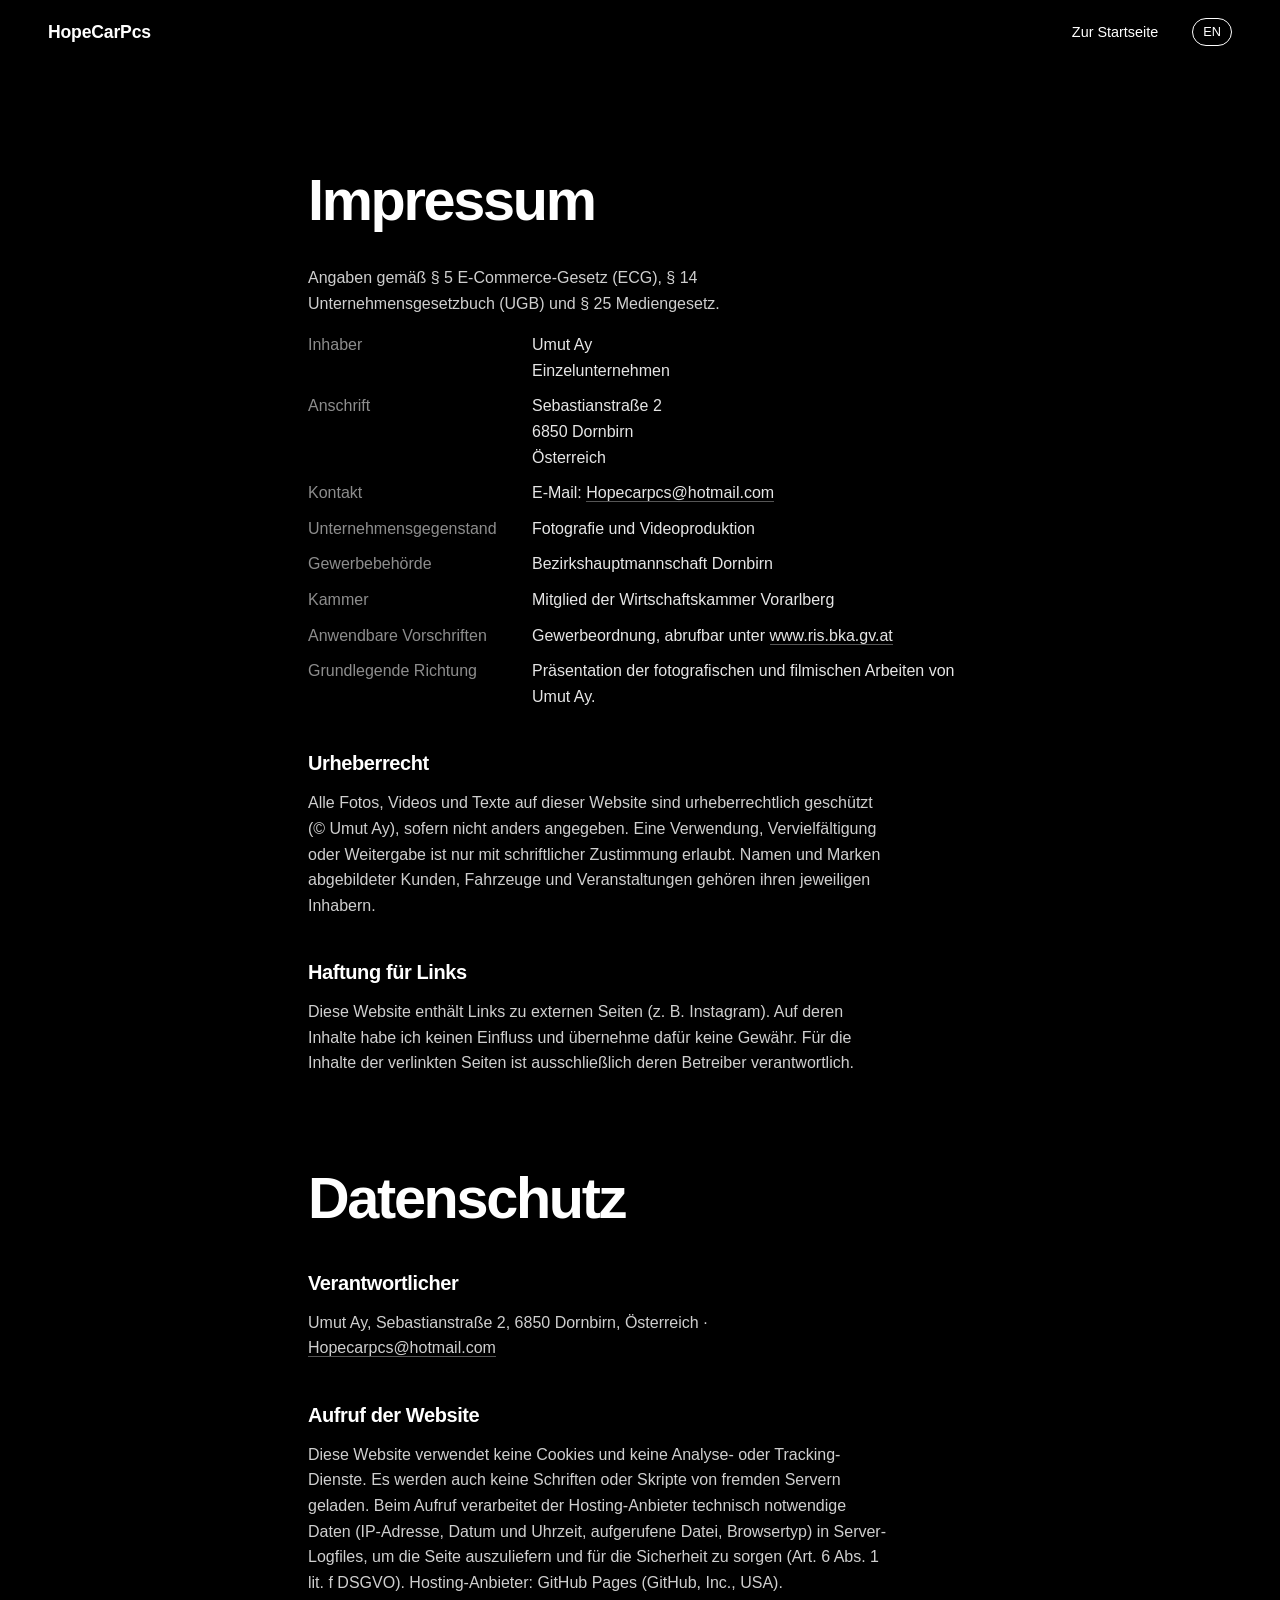
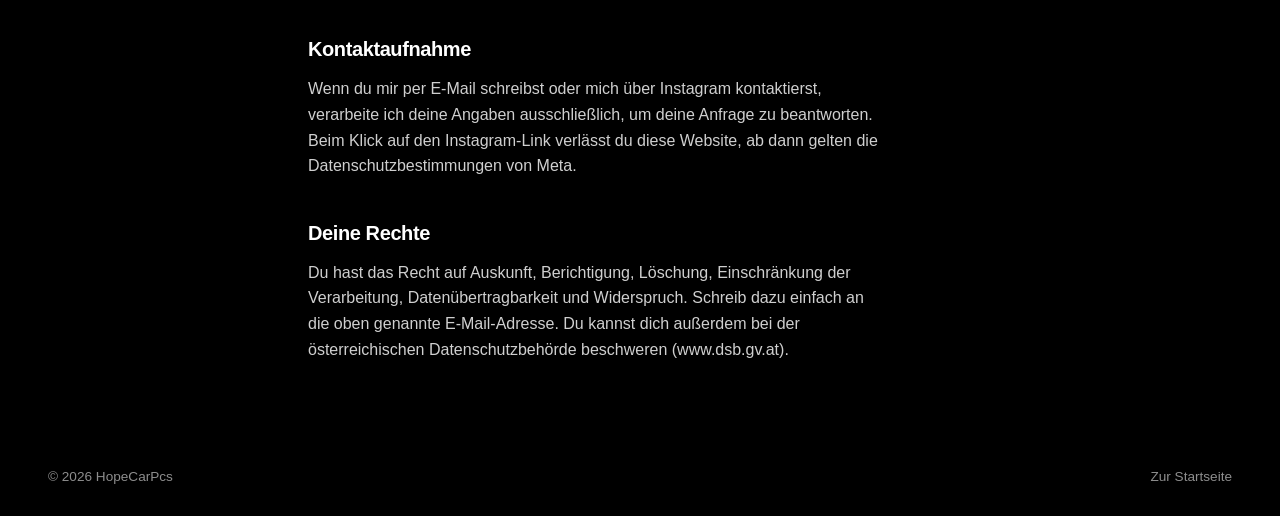
==== impressum.html @ 84563d74 "Add files via upload" ====
<!DOCTYPE html>
<html lang="de">
<head>
<meta charset="utf-8">
<meta name="viewport" content="width=device-width, initial-scale=1, viewport-fit=cover">
<title>Impressum &amp; Datenschutz – HopeCarPcs</title>
<meta name="robots" content="noindex">
<meta name="theme-color" content="#000000">
<link rel="stylesheet" href="style.css">
</head>
<body>
<header>
  <a class="logo" href="index.html">HopeCarPcs</a>
  <nav>
    <a href="index.html"><span class="de">Zur Startseite</span><span class="en">Back to home</span></a>
    <button class="lang" id="lang" type="button" aria-label="Sprache wechseln / Switch language">EN</button>
  </nav>
</header>

<main class="legal">
  <h1><span class="de">Impressum</span><span class="en">Legal notice</span></h1>

  <p class="de">Angaben gemäß § 5 E-Commerce-Gesetz (ECG), § 14 Unternehmensgesetzbuch (UGB) und § 25 Mediengesetz.</p>
  <p class="en">Information pursuant to Section 5 of the Austrian E-Commerce Act (ECG), Section 14 of the Austrian Commercial Code (UGB) and Section 25 of the Austrian Media Act.</p>

  <dl>
    <dt><span class="de">Inhaber</span><span class="en">Owner</span></dt>
    <dd>Umut Ay<br><span class="de">Einzelunternehmen</span><span class="en">Sole proprietorship</span></dd>

    <dt><span class="de">Anschrift</span><span class="en">Address</span></dt>
    <dd>Sebastianstraße 2<br>6850 Dornbirn<br><span class="de">Österreich</span><span class="en">Austria</span></dd>

    <dt><span class="de">Kontakt</span><span class="en">Contact</span></dt>
    <dd>E-Mail: <a data-email href="mailto:Hopecarpcs@hotmail.com">Hopecarpcs@hotmail.com</a></dd>

    <dt><span class="de">Unternehmensgegenstand</span><span class="en">Business activity</span></dt>
    <dd><span class="de">Fotografie und Videoproduktion</span><span class="en">Photography and video production</span></dd>

    <dt><span class="de">Gewerbebehörde</span><span class="en">Trade authority</span></dt>
    <dd><span class="de">Bezirkshauptmannschaft Dornbirn</span><span class="en">District authority Dornbirn (Bezirkshauptmannschaft Dornbirn)</span></dd>

    <dt><span class="de">Kammer</span><span class="en">Chamber</span></dt>
    <dd><span class="de">Mitglied der Wirtschaftskammer Vorarlberg</span><span class="en">Member of the Vorarlberg Economic Chamber (Wirtschaftskammer Vorarlberg)</span></dd>

    <dt><span class="de">Anwendbare Vorschriften</span><span class="en">Applicable regulations</span></dt>
    <dd><span class="de">Gewerbeordnung, abrufbar unter</span><span class="en">Trade Regulation Act (Gewerbeordnung), available at</span> <a href="https://www.ris.bka.gv.at" target="_blank" rel="noopener">www.ris.bka.gv.at</a></dd>

    <dt><span class="de">Grundlegende Richtung</span><span class="en">Editorial line</span></dt>
    <dd><span class="de">Präsentation der fotografischen und filmischen Arbeiten von Umut Ay.</span><span class="en">Presentation of the photographic and film work of Umut Ay.</span></dd>
  </dl>

  <h2><span class="de">Urheberrecht</span><span class="en">Copyright</span></h2>
  <p class="de">Alle Fotos, Videos und Texte auf dieser Website sind urheberrechtlich geschützt (© Umut Ay), sofern nicht anders angegeben. Eine Verwendung, Vervielfältigung oder Weitergabe ist nur mit schriftlicher Zustimmung erlaubt. Namen und Marken abgebildeter Kunden, Fahrzeuge und Veranstaltungen gehören ihren jeweiligen Inhabern.</p>
  <p class="en">All photos, videos and texts on this website are protected by copyright (© Umut Ay) unless stated otherwise. Use, reproduction or distribution requires written permission. Names and brands of the clients, vehicles and events shown belong to their respective owners.</p>

  <h2><span class="de">Haftung für Links</span><span class="en">Liability for links</span></h2>
  <p class="de">Diese Website enthält Links zu externen Seiten (z. B. Instagram). Auf deren Inhalte habe ich keinen Einfluss und übernehme dafür keine Gewähr. Für die Inhalte der verlinkten Seiten ist ausschließlich deren Betreiber verantwortlich.</p>
  <p class="en">This website contains links to external sites (e.g. Instagram). I have no influence over their content and accept no liability for it. The operators of the linked sites are solely responsible for their content.</p>

  <h1 style="margin-top:1.6em"><span class="de">Datenschutz</span><span class="en">Privacy</span></h1>

  <h2><span class="de">Verantwortlicher</span><span class="en">Controller</span></h2>
  <p>Umut Ay, Sebastianstraße 2, 6850 Dornbirn, <span class="de">Österreich</span><span class="en">Austria</span> · <a data-email href="mailto:Hopecarpcs@hotmail.com">Hopecarpcs@hotmail.com</a></p>

  <h2><span class="de">Aufruf der Website</span><span class="en">Visiting the website</span></h2>
  <p class="de">Diese Website verwendet keine Cookies und keine Analyse- oder Tracking-Dienste. Es werden auch keine Schriften oder Skripte von fremden Servern geladen. Beim Aufruf verarbeitet der Hosting-Anbieter technisch notwendige Daten (IP-Adresse, Datum und Uhrzeit, aufgerufene Datei, Browsertyp) in Server-Logfiles, um die Seite auszuliefern und für die Sicherheit zu sorgen (Art. 6 Abs. 1 lit. f DSGVO). Hosting-Anbieter: GitHub Pages (GitHub, Inc., USA).</p>
  <p class="en">This website uses no cookies and no analytics or tracking services. No fonts or scripts are loaded from third-party servers. When you visit, the hosting provider processes technically necessary data (IP address, date and time, requested file, browser type) in server log files to deliver the site and ensure security (Art. 6(1)(f) GDPR). Hosting provider: GitHub Pages (GitHub, Inc., USA).</p>

  <h2><span class="de">Kontaktaufnahme</span><span class="en">Getting in touch</span></h2>
  <p class="de">Wenn du mir per E-Mail schreibst oder mich über Instagram kontaktierst, verarbeite ich deine Angaben ausschließlich, um deine Anfrage zu beantworten. Beim Klick auf den Instagram-Link verlässt du diese Website, ab dann gelten die Datenschutzbestimmungen von Meta.</p>
  <p class="en">If you email me or contact me via Instagram, I process your details solely to answer your enquiry. Clicking the Instagram link takes you off this website, and Meta’s privacy policy applies from then on.</p>

  <h2><span class="de">Deine Rechte</span><span class="en">Your rights</span></h2>
  <p class="de">Du hast das Recht auf Auskunft, Berichtigung, Löschung, Einschränkung der Verarbeitung, Datenübertragbarkeit und Widerspruch. Schreib dazu einfach an die oben genannte E-Mail-Adresse. Du kannst dich außerdem bei der österreichischen Datenschutzbehörde beschweren (www.dsb.gv.at).</p>
  <p class="en">You have the right of access, rectification, erasure, restriction of processing, data portability and objection. Simply write to the email address above. You may also lodge a complaint with the Austrian Data Protection Authority (www.dsb.gv.at).</p>
</main>

<footer>
  <span>© <span id="y"></span> HopeCarPcs</span>
  <a href="index.html"><span class="de">Zur Startseite</span><span class="en">Back to home</span></a>
</footer>
<script>document.getElementById('y').textContent=new Date().getFullYear();</script>
<script src="main.js"></script>
</body>
</html>
---- style.css ----
:root{--bg:#000;--fg:#fff;--mute:#8d8d8d;--line:#2a2a2a;--ph:#121212}
*{box-sizing:border-box}
html{scroll-behavior:smooth;scroll-padding-top:env(safe-area-inset-top,0px)}
body{margin:0;padding-top:env(safe-area-inset-top,0px);background:var(--bg);color:var(--fg);font-family:-apple-system,BlinkMacSystemFont,'SF Pro Display','Segoe UI',Roboto,'Helvetica Neue',Arial,sans-serif;font-weight:300;line-height:1.6;-webkit-font-smoothing:antialiased}
html[lang=en] .de,html[lang=de] .en{display:none}
[hidden]{display:none!important}
a{color:inherit;text-decoration:none}
a:focus-visible,button:focus-visible{outline:2px solid var(--fg);outline-offset:4px}
header{position:fixed;top:0;left:0;right:0;z-index:10;display:flex;justify-content:space-between;align-items:center;padding:calc(18px + env(safe-area-inset-top,0px)) clamp(20px,4vw,48px) 18px;mix-blend-mode:difference}
header .logo{font-weight:600;font-size:1.1rem;letter-spacing:-.01em}
nav{display:flex;gap:clamp(14px,3vw,34px);align-items:center;font-size:.9rem}
.lang{background:none;border:1px solid currentColor;color:inherit;font:inherit;font-size:.8rem;padding:3px 10px;border-radius:99px;cursor:pointer}
.hero{min-height:100svh;display:flex;flex-direction:column;justify-content:flex-end;padding:0 clamp(20px,4vw,48px) clamp(28px,6vw,64px);position:relative;border-bottom:1px solid var(--line);overflow:hidden}
.hero .frame{position:absolute;inset:-12% 0;background:radial-gradient(120% 80% at 70% 20%,#1c1c1c 0%,#000 70%);will-change:transform}
.hero .frame img{width:100%;height:100%;object-fit:cover;opacity:.55}
.hero .frame::after{content:'';position:absolute;inset:0;background:linear-gradient(to top,rgba(0,0,0,.8) 0%,rgba(0,0,0,0) 55%)}
.hero h1{position:relative;margin:0;font-weight:600;font-size:clamp(3rem,11vw,9rem);line-height:.95;letter-spacing:-.045em}
.hero p{position:relative;max-width:34ch;color:#c4c4c4;margin:24px 0 0;font-size:1.05rem}
section{padding:clamp(64px,10vw,140px) clamp(20px,4vw,48px);border-bottom:1px solid var(--line)}
h2{font-weight:600;font-size:clamp(2rem,5vw,3.4rem);margin:0 0 .4em;letter-spacing:-.035em;line-height:1.05}
.intro{color:var(--mute);max-width:52ch;margin:0 0 28px}
.client{display:grid;grid-template-columns:minmax(180px,1fr) 3fr;gap:clamp(20px,4vw,56px);padding:clamp(28px,4vw,48px) 0;border-top:1px solid var(--line)}
.client h3{font-weight:600;font-size:1.5rem;margin:0 0 6px;line-height:1.15;letter-spacing:-.02em}
.client .meta{color:var(--mute);font-size:.9rem;margin:0}
.shot{background:var(--ph);overflow:hidden}
.shot img{width:100%;height:100%;object-fit:cover;display:block}
.cover{display:block;position:relative;width:100%;padding:0;border:0;background:none;cursor:zoom-in;border-radius:14px;overflow:hidden;aspect-ratio:16/10;color:inherit}
.cover .shot{position:absolute;inset:0;width:100%;height:100%;transition:transform 1s cubic-bezier(.2,.7,.2,1)}
.cover .shot img{position:absolute;inset:0}
.cover:hover .shot{transform:scale(1.03)}
.count{position:absolute;left:16px;bottom:16px;background:rgba(0,0,0,.55);-webkit-backdrop-filter:blur(12px);backdrop-filter:blur(12px);color:#fff;font-size:.85rem;font-weight:400;padding:7px 16px;border-radius:99px}
.reels{display:grid;grid-template-columns:repeat(auto-fill,minmax(200px,1fr));gap:20px 14px;margin-top:28px}
.reel-item{margin:0}
.reel{aspect-ratio:9/16;background:#000;border-radius:14px;overflow:hidden}
.reel video{width:100%;height:100%;object-fit:cover;display:block;background:#000}
.reel-item figcaption{margin-top:12px;font-size:.9rem;color:var(--mute);display:flex;flex-direction:column;line-height:1.35}
.reel-item figcaption strong{color:var(--fg);font-weight:500}
.cols{display:grid;grid-template-columns:1fr 1fr;gap:clamp(24px,6vw,96px)}
.cols p{max-width:52ch;color:#cfcfcf;margin:0 0 1em}
ul.svc{list-style:none;padding:0;margin:0}
ul.svc li{padding:14px 0;border-top:1px solid var(--line);font-size:1.1rem}
.contact a.big{font-size:clamp(1.6rem,5.5vw,4rem);font-weight:600;letter-spacing:-.03em;border-bottom:1px solid var(--fg);display:inline-block;line-height:1.2;word-break:break-all}
.contact .links{margin-top:28px;display:flex;gap:28px;flex-wrap:wrap;color:var(--mute)}
.contact .links a:hover{color:var(--fg)}
footer{padding:28px clamp(20px,4vw,48px) calc(28px + env(safe-area-inset-bottom,0px));display:flex;justify-content:space-between;flex-wrap:wrap;gap:12px;color:var(--mute);font-size:.85rem}
footer .fl{display:flex;gap:22px}
.msg{padding:120px clamp(20px,4vw,48px);color:var(--mute)}
/* Lightbox */
.lb{position:fixed;inset:0;z-index:50;background:rgba(0,0,0,.95);display:flex;align-items:center;justify-content:center;opacity:0;transition:opacity .25s}
.lb.open{opacity:1}
.lb-stage{position:relative;overflow:hidden;width:min(92vw,1200px);height:80vh;touch-action:pan-y;cursor:grab;-webkit-user-select:none;user-select:none;transform:scale(.96);transition:transform .35s cubic-bezier(.22,.8,.2,1)}
.lb.open .lb-stage{transform:none}.lb-stage:active{cursor:grabbing}
.lb-track{position:absolute;inset:0;will-change:transform}
.lb-track .slide{position:absolute;top:0;width:100%;height:100%;padding:0 6px}
.lb-track .shot{position:relative;width:100%;height:100%;background:transparent}
.lb-track img{position:absolute;inset:0;width:100%;height:100%;object-fit:contain;-webkit-user-drag:none;pointer-events:none}
.lb button{position:absolute;background:rgba(255,255,255,.1);border:0;color:#fff;width:44px;height:44px;border-radius:50%;font-size:1.5rem;line-height:1;cursor:pointer}
.lb button:hover{background:rgba(255,255,255,.2)}
.lb-x{top:calc(18px + env(safe-area-inset-top,0px));right:18px}.lb-p{left:18px;top:50%}.lb-n{right:18px;top:50%}
.lb-c{position:absolute;bottom:calc(20px + env(safe-area-inset-bottom,0px));left:0;right:0;text-align:center;color:var(--mute);font-size:.85rem}
html.anim .rv{opacity:0;transform:translateY(28px);transition:opacity .9s ease,transform .9s cubic-bezier(.2,.7,.2,1)}
html.anim .rv.in{opacity:1;transform:none}
/* Impressum */
.legal{max-width:760px;margin:0 auto;padding:clamp(110px,16vw,170px) clamp(20px,4vw,48px) 60px}
.legal h1{font-weight:600;font-size:clamp(2.2rem,6vw,3.6rem);letter-spacing:-.04em;line-height:1.05;margin:0 0 .6em}
.legal h2{font-size:1.25rem;letter-spacing:-.02em;margin:2.2em 0 .5em}
.legal p,.legal li{color:#cfcfcf;max-width:65ch}.legal ul{padding-left:1.1em}
.legal a{border-bottom:1px solid #555}.legal a:hover{border-color:var(--fg)}
.legal dl{display:grid;grid-template-columns:minmax(120px,200px) 1fr;gap:10px 24px;margin:0}
.legal dt{color:var(--mute)}.legal dd{margin:0;color:#e6e6e6}
@media(max-width:760px){.client,.cols{grid-template-columns:1fr}nav a.hide{display:none}.reels{grid-template-columns:repeat(2,1fr)}.cover{aspect-ratio:4/3}.lb-p,.lb-n{top:auto;bottom:calc(14px + env(safe-area-inset-bottom,0px))}.legal dl{grid-template-columns:1fr;gap:2px}.legal dd{margin-bottom:12px}}
@media(prefers-reduced-motion:reduce){html{scroll-behavior:auto}.cover .shot{transition:none}}
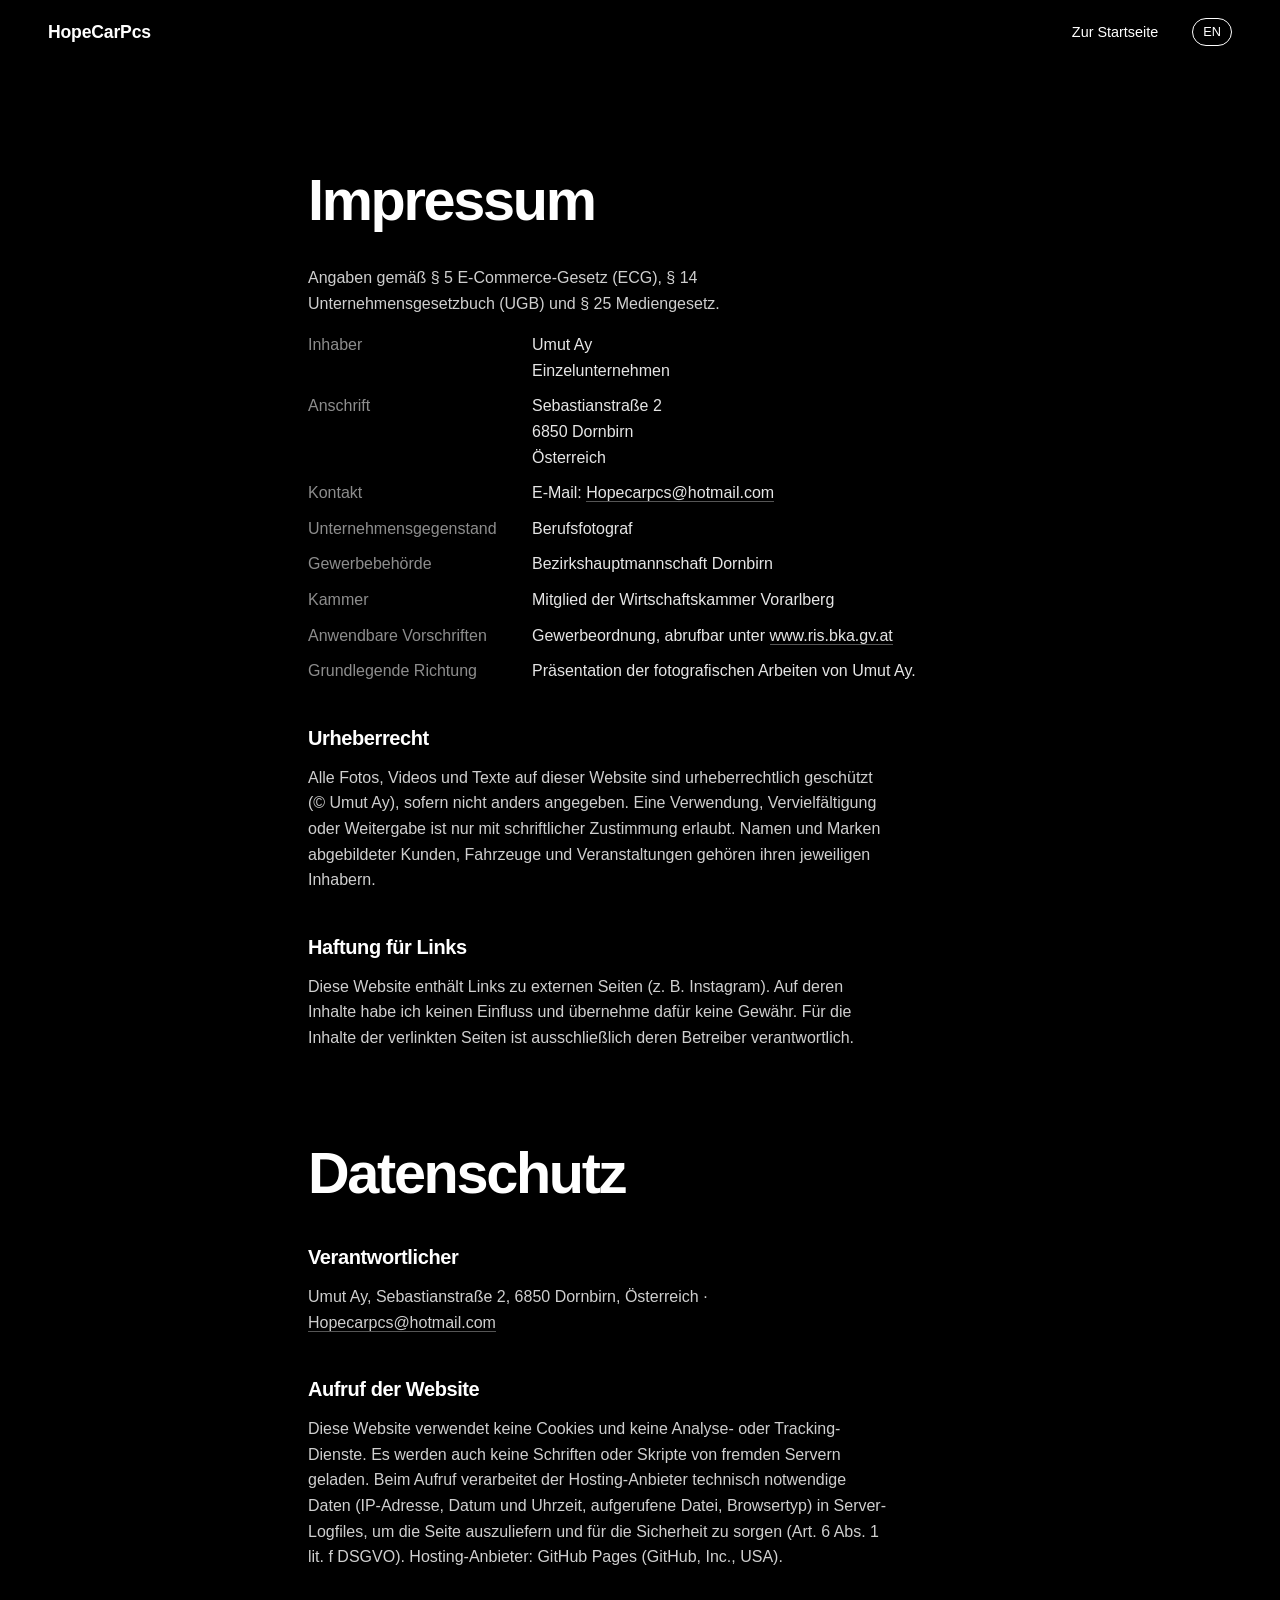
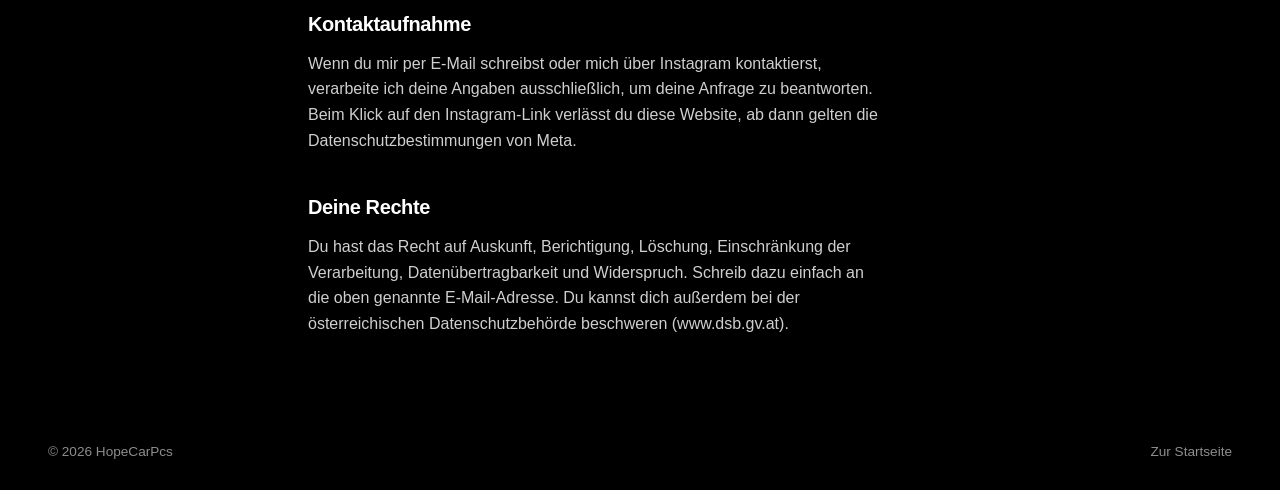
==== commit 612ab170: "Update business activity and editorial line descriptions" ====
--- a/impressum.html
+++ b/impressum.html
@@ -6,7 +6,7 @@
 <title>Impressum &amp; Datenschutz – HopeCarPcs</title>
 <meta name="robots" content="noindex">
 <meta name="theme-color" content="#000000">
-<link rel="stylesheet" href="style.css">
+<link rel="stylesheet" href="style.css?v=2">
 </head>
 <body>
 <header>
@@ -34,7 +34,7 @@
     <dd>E-Mail: <a data-email href="mailto:Hopecarpcs@hotmail.com">Hopecarpcs@hotmail.com</a></dd>
 
     <dt><span class="de">Unternehmensgegenstand</span><span class="en">Business activity</span></dt>
-    <dd><span class="de">Fotografie und Videoproduktion</span><span class="en">Photography and video production</span></dd>
+    <dd><span class="de">Berufsfotograf</span><span class="en">Professional photography</span></dd>
 
     <dt><span class="de">Gewerbebehörde</span><span class="en">Trade authority</span></dt>
     <dd><span class="de">Bezirkshauptmannschaft Dornbirn</span><span class="en">District authority Dornbirn (Bezirkshauptmannschaft Dornbirn)</span></dd>
@@ -46,7 +46,7 @@
     <dd><span class="de">Gewerbeordnung, abrufbar unter</span><span class="en">Trade Regulation Act (Gewerbeordnung), available at</span> <a href="https://www.ris.bka.gv.at" target="_blank" rel="noopener">www.ris.bka.gv.at</a></dd>
 
     <dt><span class="de">Grundlegende Richtung</span><span class="en">Editorial line</span></dt>
-    <dd><span class="de">Präsentation der fotografischen und filmischen Arbeiten von Umut Ay.</span><span class="en">Presentation of the photographic and film work of Umut Ay.</span></dd>
+    <dd><span class="de">Präsentation der fotografischen Arbeiten von Umut Ay.</span><span class="en">Presentation of the photographic work of Umut Ay.</span></dd>
   </dl>
 
   <h2><span class="de">Urheberrecht</span><span class="en">Copyright</span></h2>
@@ -80,6 +80,6 @@
   <a href="index.html"><span class="de">Zur Startseite</span><span class="en">Back to home</span></a>
 </footer>
 <script>document.getElementById('y').textContent=new Date().getFullYear();</script>
-<script src="main.js"></script>
+<script src="main.js?v=2"></script>
 </body>
 </html>
--- a/style.css
+++ b/style.css
@@ -68,5 +68,8 @@
 .legal a{border-bottom:1px solid #555}.legal a:hover{border-color:var(--fg)}
 .legal dl{display:grid;grid-template-columns:minmax(120px,200px) 1fr;gap:10px 24px;margin:0}
 .legal dt{color:var(--mute)}.legal dd{margin:0;color:#e6e6e6}
-@media(max-width:760px){.client,.cols{grid-template-columns:1fr}nav a.hide{display:none}.reels{grid-template-columns:repeat(2,1fr)}.cover{aspect-ratio:4/3}.lb-p,.lb-n{top:auto;bottom:calc(14px + env(safe-area-inset-bottom,0px))}.legal dl{grid-template-columns:1fr;gap:2px}.legal dd{margin-bottom:12px}}
+@media(max-width:760px){.client,.cols{grid-template-columns:1fr}header .burger{display:flex;position:relative;z-index:2}nav.menu{position:fixed;inset:0;z-index:1;background:#000;flex-direction:column;justify-content:center;align-items:flex-start;gap:22px;padding:0 clamp(20px,4vw,48px);font-size:2rem;font-weight:600;letter-spacing:-.02em;opacity:0;visibility:hidden;transition:opacity .3s,visibility .3s}nav.menu .lang{font-size:.9rem;font-weight:400;margin-top:10px}header.open{mix-blend-mode:normal;color:#fff}header.open nav.menu{opacity:1;visibility:visible}header.open .burger span:nth-child(1){transform:translateY(4px) rotate(45deg)}header.open .burger span:nth-child(2){transform:translateY(-4px) rotate(-45deg)}.reels{grid-template-columns:repeat(2,1fr)}.cover{aspect-ratio:4/3}.lb-p,.lb-n{top:auto;bottom:calc(14px + env(safe-area-inset-bottom,0px))}.legal dl{grid-template-columns:1fr;gap:2px}.legal dd{margin-bottom:12px}}
 @media(prefers-reduced-motion:reduce){html{scroll-behavior:auto}.cover .shot{transition:none}}
+
+.burger{display:none;color:inherit;flex-direction:column;justify-content:center;gap:8px;width:36px;height:36px;margin-right:-6px;padding:0 6px;background:none;border:0;cursor:pointer}.burger span{display:block;height:1.5px;background:currentColor;transition:transform .3s}
+header .logo{position:relative;z-index:2}
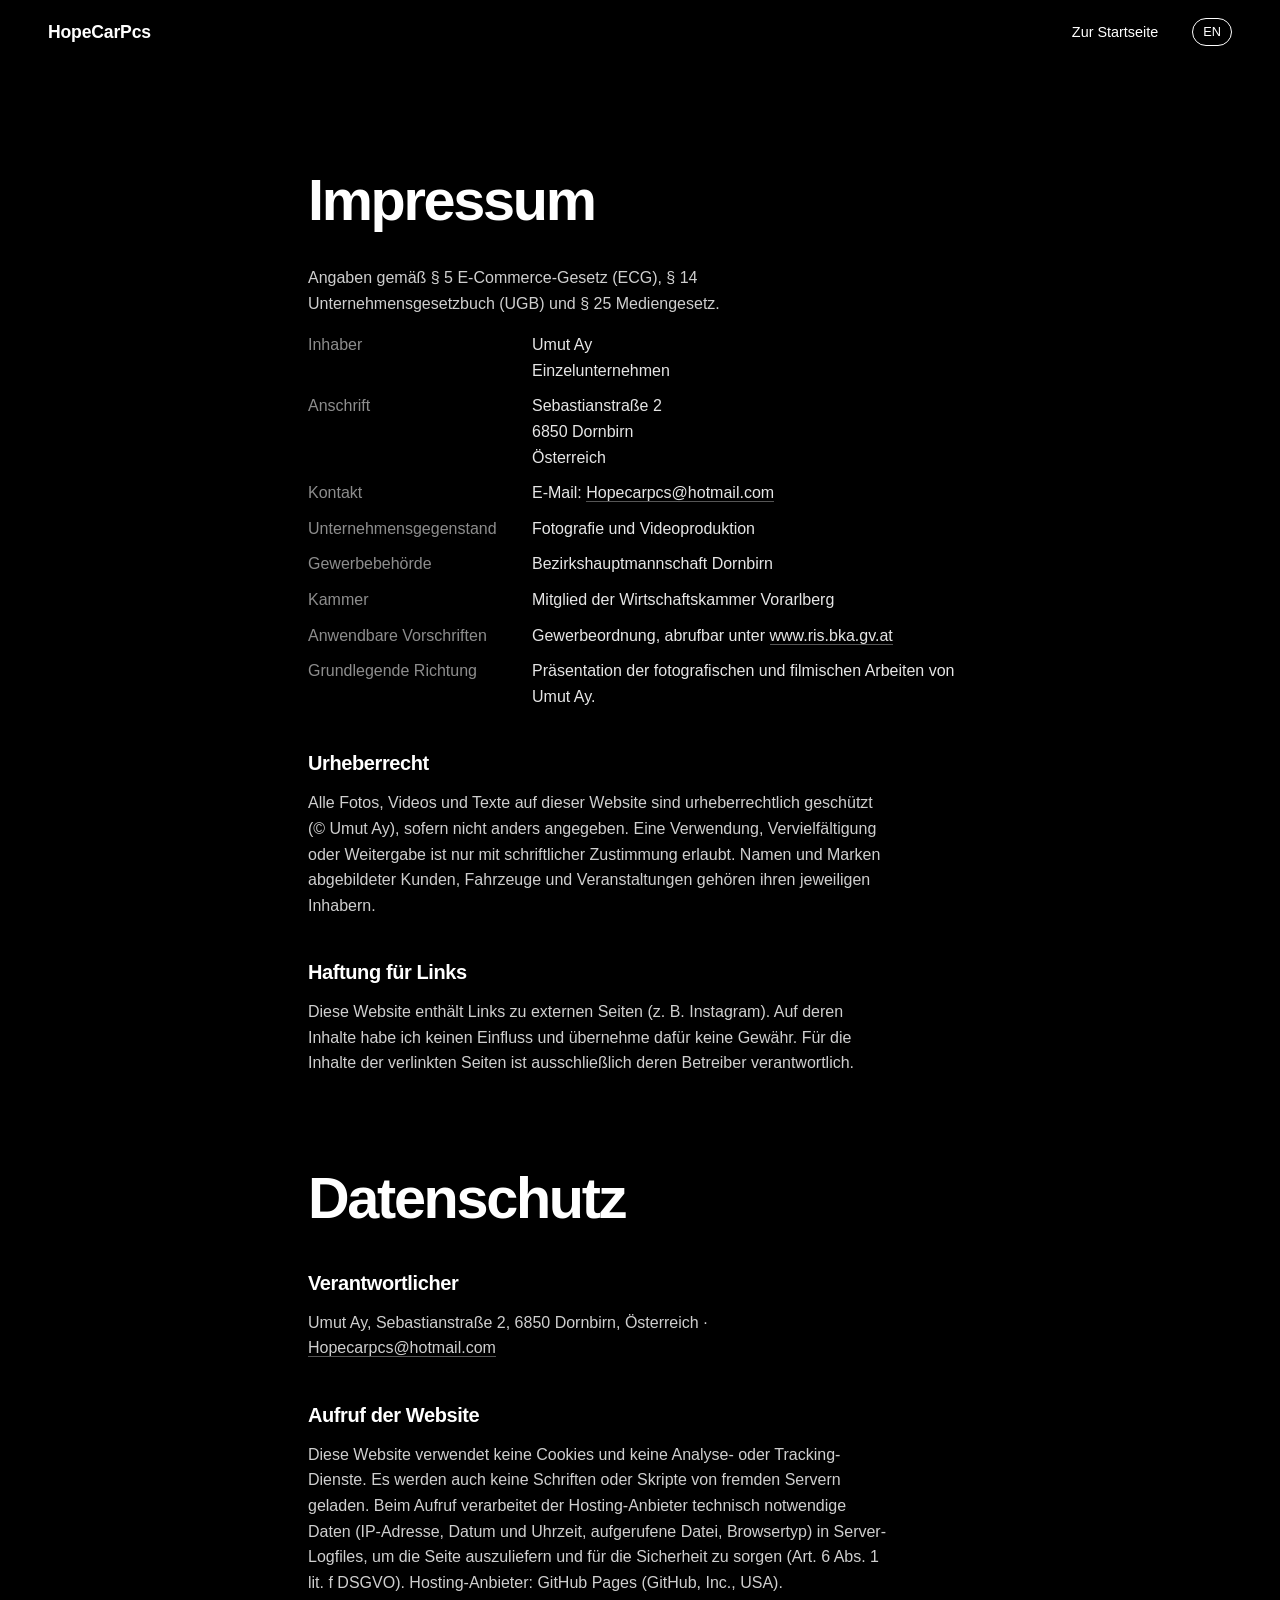
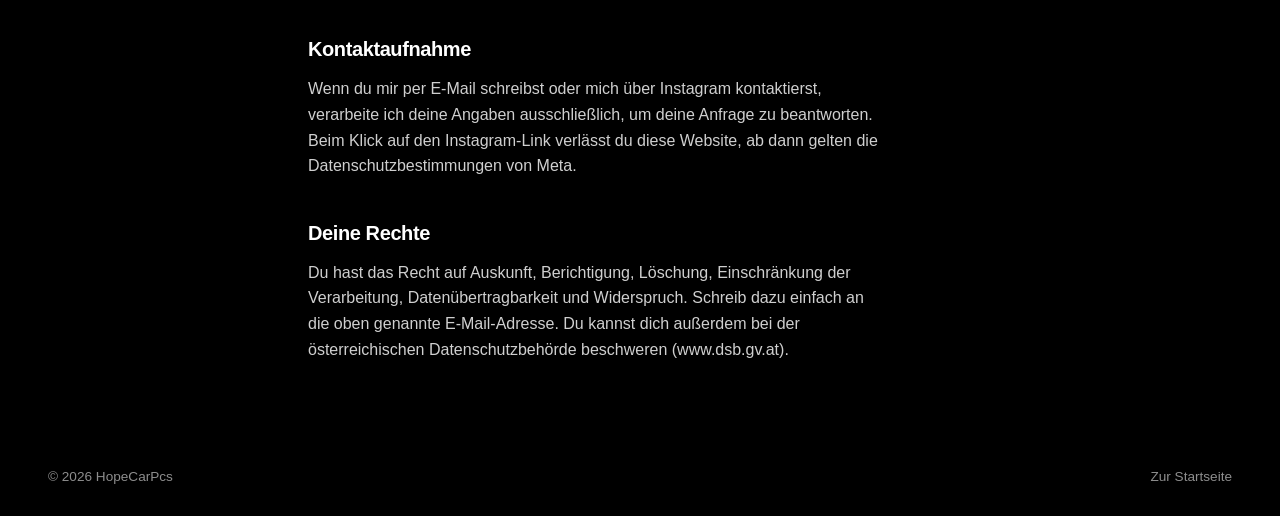
==== commit b4801383: "Add files via upload" ====
--- a/impressum.html
+++ b/impressum.html
@@ -6,7 +6,7 @@
 <title>Impressum &amp; Datenschutz – HopeCarPcs</title>
 <meta name="robots" content="noindex">
 <meta name="theme-color" content="#000000">
-<link rel="stylesheet" href="style.css?v=2">
+<link rel="stylesheet" href="style.css?v=3">
 </head>
 <body>
 <header>
@@ -34,7 +34,7 @@
     <dd>E-Mail: <a data-email href="mailto:Hopecarpcs@hotmail.com">Hopecarpcs@hotmail.com</a></dd>
 
     <dt><span class="de">Unternehmensgegenstand</span><span class="en">Business activity</span></dt>
-    <dd><span class="de">Berufsfotograf</span><span class="en">Professional photography</span></dd>
+    <dd><span class="de">Fotografie und Videoproduktion</span><span class="en">Photography and video production</span></dd>
 
     <dt><span class="de">Gewerbebehörde</span><span class="en">Trade authority</span></dt>
     <dd><span class="de">Bezirkshauptmannschaft Dornbirn</span><span class="en">District authority Dornbirn (Bezirkshauptmannschaft Dornbirn)</span></dd>
@@ -46,7 +46,7 @@
     <dd><span class="de">Gewerbeordnung, abrufbar unter</span><span class="en">Trade Regulation Act (Gewerbeordnung), available at</span> <a href="https://www.ris.bka.gv.at" target="_blank" rel="noopener">www.ris.bka.gv.at</a></dd>
 
     <dt><span class="de">Grundlegende Richtung</span><span class="en">Editorial line</span></dt>
-    <dd><span class="de">Präsentation der fotografischen Arbeiten von Umut Ay.</span><span class="en">Presentation of the photographic work of Umut Ay.</span></dd>
+    <dd><span class="de">Präsentation der fotografischen und filmischen Arbeiten von Umut Ay.</span><span class="en">Presentation of the photographic and film work of Umut Ay.</span></dd>
   </dl>
 
   <h2><span class="de">Urheberrecht</span><span class="en">Copyright</span></h2>
@@ -80,6 +80,6 @@
   <a href="index.html"><span class="de">Zur Startseite</span><span class="en">Back to home</span></a>
 </footer>
 <script>document.getElementById('y').textContent=new Date().getFullYear();</script>
-<script src="main.js?v=2"></script>
+<script src="main.js?v=3"></script>
 </body>
 </html>
--- a/style.css
+++ b/style.css
@@ -11,7 +11,7 @@
 nav{display:flex;gap:clamp(14px,3vw,34px);align-items:center;font-size:.9rem}
 .lang{background:none;border:1px solid currentColor;color:inherit;font:inherit;font-size:.8rem;padding:3px 10px;border-radius:99px;cursor:pointer}
 .hero{min-height:100svh;display:flex;flex-direction:column;justify-content:flex-end;padding:0 clamp(20px,4vw,48px) clamp(28px,6vw,64px);position:relative;border-bottom:1px solid var(--line);overflow:hidden}
-.hero .frame{position:absolute;inset:-12% 0;background:radial-gradient(120% 80% at 70% 20%,#1c1c1c 0%,#000 70%);will-change:transform}
+.hero .frame{position:absolute;inset:0;background:radial-gradient(120% 80% at 70% 20%,#1c1c1c 0%,#000 70%);}
 .hero .frame img{width:100%;height:100%;object-fit:cover;opacity:.55}
 .hero .frame::after{content:'';position:absolute;inset:0;background:linear-gradient(to top,rgba(0,0,0,.8) 0%,rgba(0,0,0,0) 55%)}
 .hero h1{position:relative;margin:0;font-weight:600;font-size:clamp(3rem,11vw,9rem);line-height:.95;letter-spacing:-.045em}
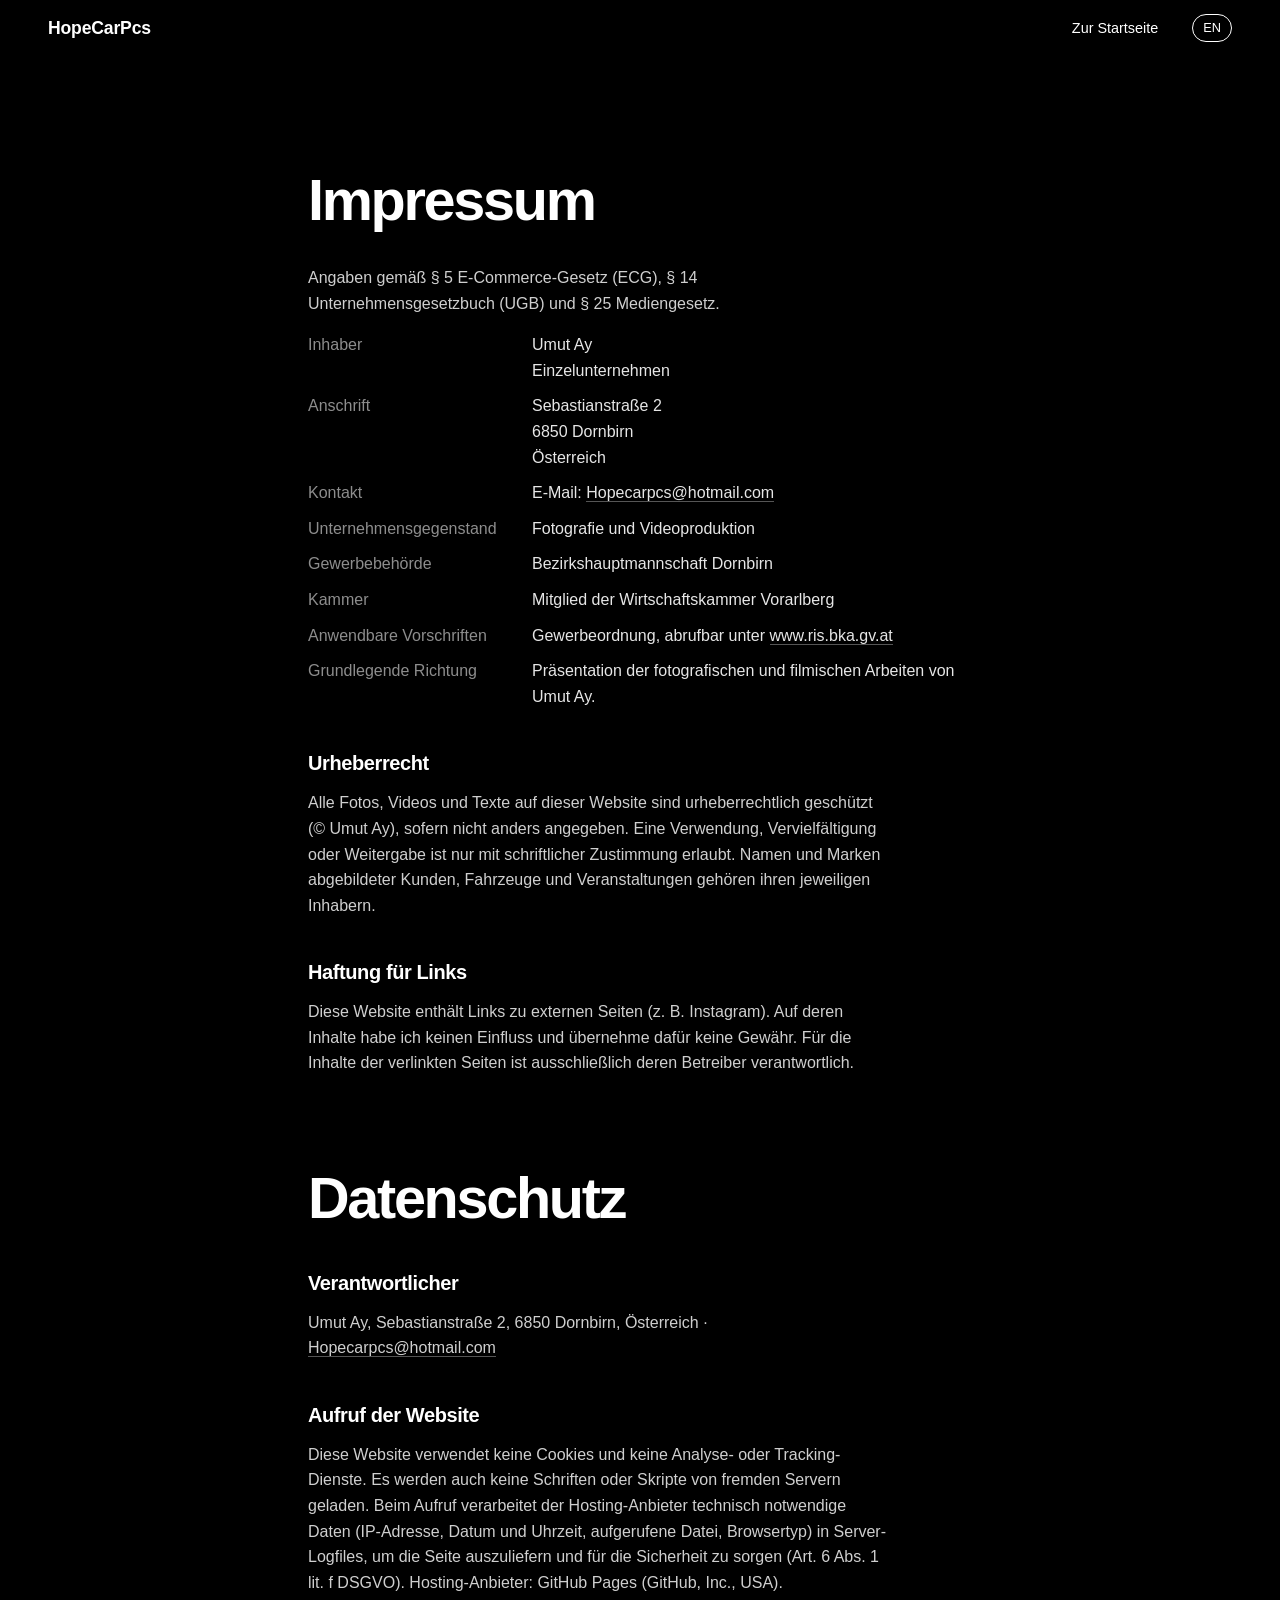
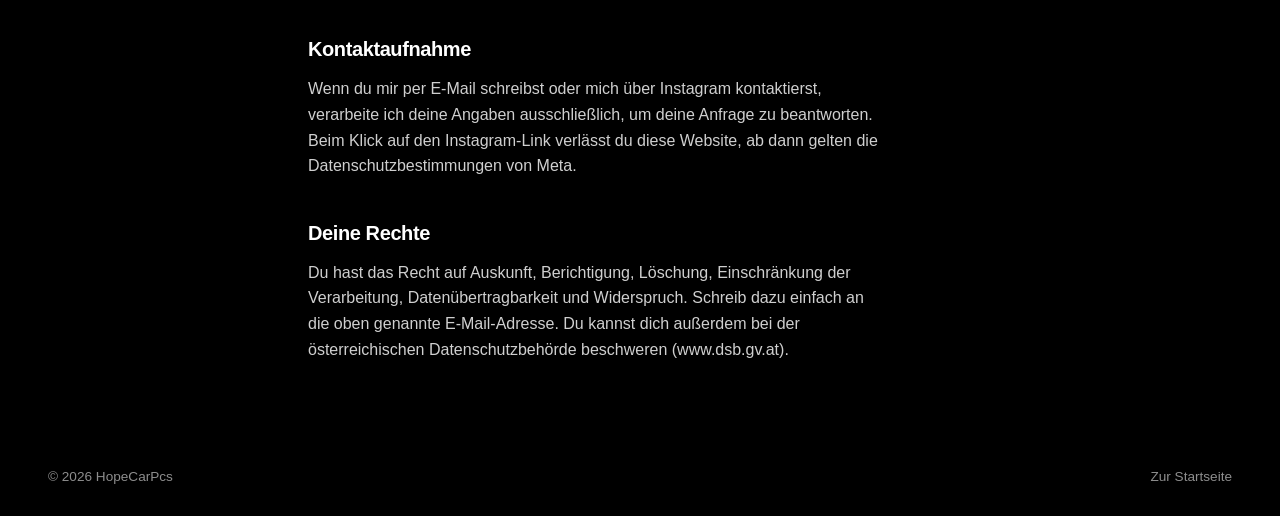
==== commit 15b82423: "Add files via upload" ====
--- a/impressum.html
+++ b/impressum.html
@@ -6,7 +6,7 @@
 <title>Impressum &amp; Datenschutz – HopeCarPcs</title>
 <meta name="robots" content="noindex">
 <meta name="theme-color" content="#000000">
-<link rel="stylesheet" href="style.css?v=3">
+<link rel="stylesheet" href="style.css?v=6">
 </head>
 <body>
 <header>
@@ -80,6 +80,6 @@
   <a href="index.html"><span class="de">Zur Startseite</span><span class="en">Back to home</span></a>
 </footer>
 <script>document.getElementById('y').textContent=new Date().getFullYear();</script>
-<script src="main.js?v=3"></script>
+<script src="main.js?v=6"></script>
 </body>
 </html>
--- a/style.css
+++ b/style.css
@@ -6,12 +6,17 @@
 [hidden]{display:none!important}
 a{color:inherit;text-decoration:none}
 a:focus-visible,button:focus-visible{outline:2px solid var(--fg);outline-offset:4px}
-header{position:fixed;top:0;left:0;right:0;z-index:10;display:flex;justify-content:space-between;align-items:center;padding:calc(18px + env(safe-area-inset-top,0px)) clamp(20px,4vw,48px) 18px;mix-blend-mode:difference}
-header .logo{font-weight:600;font-size:1.1rem;letter-spacing:-.01em}
+header{position:fixed;top:0;left:0;right:0;z-index:10;display:flex;justify-content:space-between;align-items:center;padding:calc(14px + env(safe-area-inset-top,0px)) clamp(20px,4vw,48px) 14px;color:#fff}
+header::before,header::after{content:'';position:absolute;inset:0;z-index:-1;pointer-events:none;transition:opacity .35s}
+header::before{background:linear-gradient(to bottom,rgba(0,0,0,.55),rgba(0,0,0,0))}
+header::after{background:rgba(0,0,0,.72);-webkit-backdrop-filter:blur(16px);backdrop-filter:blur(16px);border-bottom:1px solid rgba(255,255,255,.08);opacity:0}
+header.scrolled::before{opacity:0}header.scrolled::after{opacity:1}
+header.open::before,header.open::after{opacity:0}
+header .logo{display:flex;align-items:center;font-weight:600;font-size:1.1rem;letter-spacing:-.01em}
 nav{display:flex;gap:clamp(14px,3vw,34px);align-items:center;font-size:.9rem}
 .lang{background:none;border:1px solid currentColor;color:inherit;font:inherit;font-size:.8rem;padding:3px 10px;border-radius:99px;cursor:pointer}
 .hero{min-height:100svh;display:flex;flex-direction:column;justify-content:flex-end;padding:0 clamp(20px,4vw,48px) clamp(28px,6vw,64px);position:relative;border-bottom:1px solid var(--line);overflow:hidden}
-.hero .frame{position:absolute;inset:0;background:radial-gradient(120% 80% at 70% 20%,#1c1c1c 0%,#000 70%);}
+.hero .frame{position:absolute;inset:-18svh 0 0 0;will-change:transform;background:radial-gradient(120% 80% at 70% 20%,#1c1c1c 0%,#000 70%);}
 .hero .frame img{width:100%;height:100%;object-fit:cover;opacity:.55}
 .hero .frame::after{content:'';position:absolute;inset:0;background:linear-gradient(to top,rgba(0,0,0,.8) 0%,rgba(0,0,0,0) 55%)}
 .hero h1{position:relative;margin:0;font-weight:600;font-size:clamp(3rem,11vw,9rem);line-height:.95;letter-spacing:-.045em}
@@ -31,7 +36,7 @@
 .count{position:absolute;left:16px;bottom:16px;background:rgba(0,0,0,.55);-webkit-backdrop-filter:blur(12px);backdrop-filter:blur(12px);color:#fff;font-size:.85rem;font-weight:400;padding:7px 16px;border-radius:99px}
 .reels{display:grid;grid-template-columns:repeat(auto-fill,minmax(200px,1fr));gap:20px 14px;margin-top:28px}
 .reel-item{margin:0}
-.reel{aspect-ratio:9/16;background:#000;border-radius:14px;overflow:hidden}
+.reel{display:block;position:relative;width:100%;padding:0;border:0;aspect-ratio:9/16;background:#000;border-radius:14px;overflow:hidden;cursor:pointer;color:inherit}
 .reel video{width:100%;height:100%;object-fit:cover;display:block;background:#000}
 .reel-item figcaption{margin-top:12px;font-size:.9rem;color:var(--mute);display:flex;flex-direction:column;line-height:1.35}
 .reel-item figcaption strong{color:var(--fg);font-weight:500}
@@ -48,7 +53,7 @@
 /* Lightbox */
 .lb{position:fixed;inset:0;z-index:50;background:rgba(0,0,0,.95);display:flex;align-items:center;justify-content:center;opacity:0;transition:opacity .25s}
 .lb.open{opacity:1}
-.lb-stage{position:relative;overflow:hidden;width:min(92vw,1200px);height:80vh;touch-action:pan-y;cursor:grab;-webkit-user-select:none;user-select:none;transform:scale(.96);transition:transform .35s cubic-bezier(.22,.8,.2,1)}
+.lb-stage{position:relative;overflow:hidden;width:min(92vw,1200px);height:80vh;touch-action:none;cursor:grab;-webkit-user-select:none;user-select:none;transform:scale(.96);transition:transform .35s cubic-bezier(.22,.8,.2,1)}
 .lb.open .lb-stage{transform:none}.lb-stage:active{cursor:grabbing}
 .lb-track{position:absolute;inset:0;will-change:transform}
 .lb-track .slide{position:absolute;top:0;width:100%;height:100%;padding:0 6px}
@@ -68,8 +73,36 @@
 .legal a{border-bottom:1px solid #555}.legal a:hover{border-color:var(--fg)}
 .legal dl{display:grid;grid-template-columns:minmax(120px,200px) 1fr;gap:10px 24px;margin:0}
 .legal dt{color:var(--mute)}.legal dd{margin:0;color:#e6e6e6}
-@media(max-width:760px){.client,.cols{grid-template-columns:1fr}header .burger{display:flex;position:relative;z-index:2}nav.menu{position:fixed;inset:0;z-index:1;background:#000;flex-direction:column;justify-content:center;align-items:flex-start;gap:22px;padding:0 clamp(20px,4vw,48px);font-size:2rem;font-weight:600;letter-spacing:-.02em;opacity:0;visibility:hidden;transition:opacity .3s,visibility .3s}nav.menu .lang{font-size:.9rem;font-weight:400;margin-top:10px}header.open{mix-blend-mode:normal;color:#fff}header.open nav.menu{opacity:1;visibility:visible}header.open .burger span:nth-child(1){transform:translateY(4px) rotate(45deg)}header.open .burger span:nth-child(2){transform:translateY(-4px) rotate(-45deg)}.reels{grid-template-columns:repeat(2,1fr)}.cover{aspect-ratio:4/3}.lb-p,.lb-n{top:auto;bottom:calc(14px + env(safe-area-inset-bottom,0px))}.legal dl{grid-template-columns:1fr;gap:2px}.legal dd{margin-bottom:12px}}
+@media(max-width:760px){.client,.cols{grid-template-columns:1fr}header .burger{display:flex;position:relative;z-index:2}nav.menu{position:fixed;inset:0;z-index:1;background:#000;flex-direction:column;justify-content:center;align-items:flex-start;gap:22px;padding:0 clamp(20px,4vw,48px);font-size:2rem;font-weight:600;letter-spacing:-.02em;opacity:0;visibility:hidden;transition:opacity .3s,visibility .3s}nav.menu .lang{font-size:.9rem;font-weight:400;margin-top:10px}header.open nav.menu{opacity:1;visibility:visible}header.open .burger span:nth-child(1){transform:translateY(4px) rotate(45deg)}header.open .burger span:nth-child(2){transform:translateY(-4px) rotate(-45deg)}.reels{grid-template-columns:repeat(2,1fr)}.cover{aspect-ratio:4/3}.lb-p,.lb-n{top:auto;bottom:calc(14px + env(safe-area-inset-bottom,0px))}.legal dl{grid-template-columns:1fr;gap:2px}.legal dd{margin-bottom:12px}}
 @media(prefers-reduced-motion:reduce){html{scroll-behavior:auto}.cover .shot{transition:none}}
 
 .burger{display:none;color:inherit;flex-direction:column;justify-content:center;gap:8px;width:36px;height:36px;margin-right:-6px;padding:0 6px;background:none;border:0;cursor:pointer}.burger span{display:block;height:1.5px;background:currentColor;transition:transform .3s}
 header .logo{position:relative;z-index:2}
+
+.reel .play{position:absolute;left:50%;top:50%;width:52px;height:52px;margin:-26px 0 0 -26px;border-radius:50%;background:rgba(0,0,0,.45);border:1px solid rgba(255,255,255,.5);transition:transform .3s,background .3s}
+.reel .play::after{content:'';position:absolute;left:21px;top:16px;border-left:15px solid #fff;border-top:10px solid transparent;border-bottom:10px solid transparent}
+.reel:hover .play{transform:scale(1.08);background:rgba(0,0,0,.6)}
+.reel video{pointer-events:none}
+.hero .frame video{position:absolute;inset:0;width:100%;height:100%;object-fit:cover;opacity:.55}
+.hero .frame.contain video{object-fit:contain}
+.rw{position:fixed;inset:0;z-index:60;background:#000;opacity:0;transition:opacity .25s}
+.rw.open{opacity:1}.rw[hidden]{display:none}
+.rw-list{position:absolute;inset:0;overflow-y:auto;scroll-snap-type:y mandatory;overscroll-behavior:contain;-webkit-overflow-scrolling:touch;scrollbar-width:none}
+.rw-list::-webkit-scrollbar{display:none}
+.rw-s{position:relative;height:100%;scroll-snap-align:start;scroll-snap-stop:always;background:#000}
+.rw-s video{position:absolute;inset:0;width:100%;height:100%;object-fit:contain;background:#000}
+.rw-c{position:absolute;left:0;right:0;bottom:0;padding:48px clamp(20px,4vw,48px) calc(28px + env(safe-area-inset-bottom,0px));display:flex;flex-direction:column;line-height:1.35;pointer-events:none;background:linear-gradient(to top,rgba(0,0,0,.7),rgba(0,0,0,0))}
+.rw-c strong{font-weight:600;font-size:1.05rem}.rw-c span{color:#c4c4c4;font-size:.9rem}
+.rw-x,.rw-m{position:absolute;top:calc(14px + env(safe-area-inset-top,0px));z-index:2;width:44px;height:44px;background:rgba(0,0,0,.35);border:1px solid rgba(255,255,255,.35);border-radius:50%;color:#fff;font-size:1.5rem;line-height:1;cursor:pointer;display:grid;place-items:center}
+.rw-x{right:14px}.rw-m{right:68px;width:auto;padding:0 16px;border-radius:22px;font-size:.8rem;font-family:inherit}
+.rw-m::before{content:'Ton an'}.rw.muted .rw-m::before{content:'Ton aus'}
+@media(prefers-reduced-motion:reduce){.rw{transition:none}}
+
+.logo-img{display:block;height:40px;width:auto}
+@media(max-width:760px){.logo-img{height:34px}}
+@supports (animation-timeline:scroll()){
+  @media(prefers-reduced-motion:no-preference){
+    .hero .frame{animation:hero-par linear both;animation-timeline:scroll(root block);animation-range:0 100svh}
+    @keyframes hero-par{from{transform:translate3d(0,0,0)}to{transform:translate3d(0,16svh,0)}}
+  }
+}
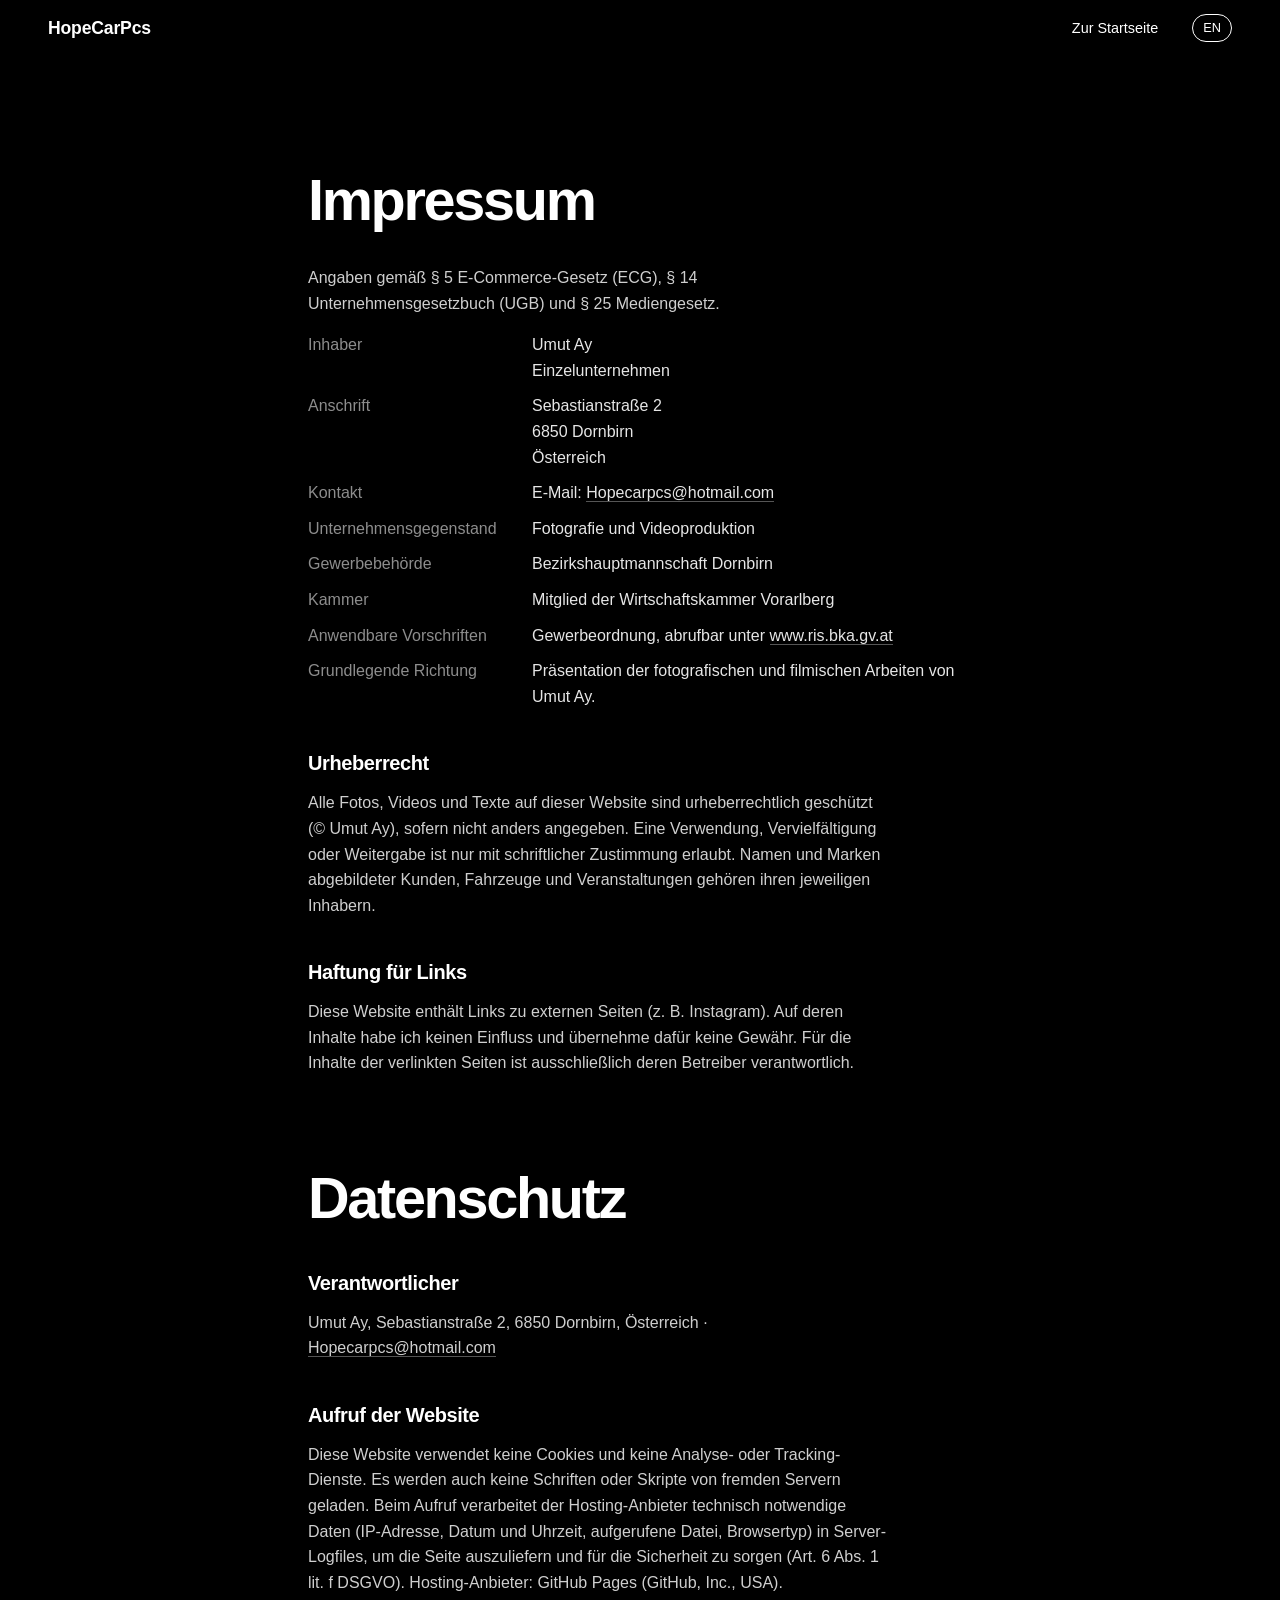
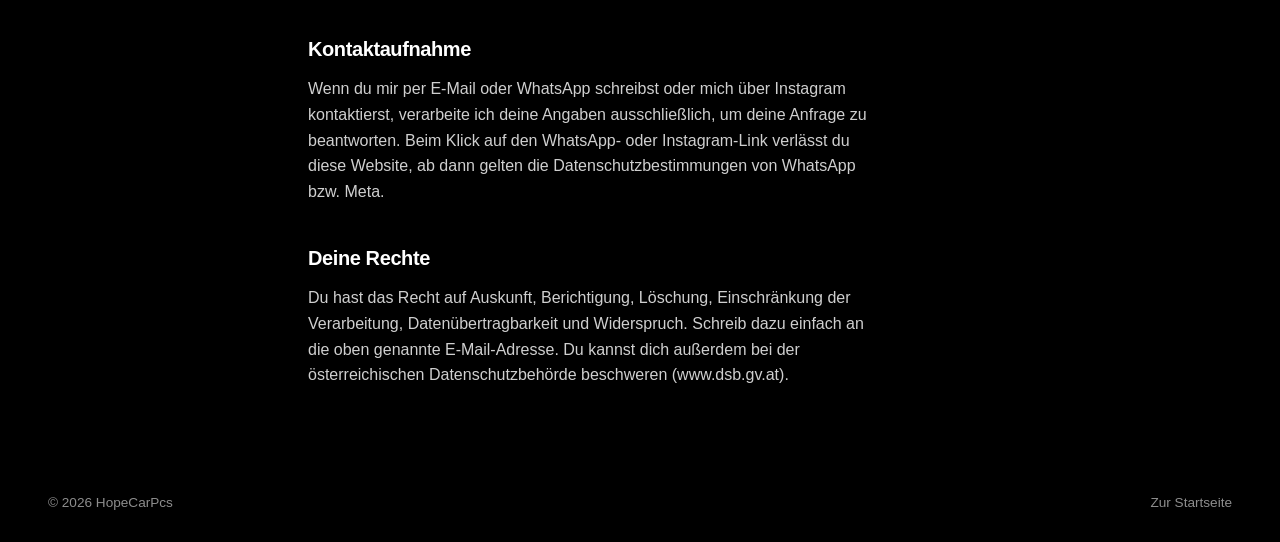
==== commit b2a7ebdc: "Add files via upload" ====
--- a/impressum.html
+++ b/impressum.html
@@ -6,7 +6,7 @@
 <title>Impressum &amp; Datenschutz – HopeCarPcs</title>
 <meta name="robots" content="noindex">
 <meta name="theme-color" content="#000000">
-<link rel="stylesheet" href="style.css?v=6">
+<link rel="stylesheet" href="style.css?v=7">
 </head>
 <body>
 <header>
@@ -67,8 +67,8 @@
   <p class="en">This website uses no cookies and no analytics or tracking services. No fonts or scripts are loaded from third-party servers. When you visit, the hosting provider processes technically necessary data (IP address, date and time, requested file, browser type) in server log files to deliver the site and ensure security (Art. 6(1)(f) GDPR). Hosting provider: GitHub Pages (GitHub, Inc., USA).</p>
 
   <h2><span class="de">Kontaktaufnahme</span><span class="en">Getting in touch</span></h2>
-  <p class="de">Wenn du mir per E-Mail schreibst oder mich über Instagram kontaktierst, verarbeite ich deine Angaben ausschließlich, um deine Anfrage zu beantworten. Beim Klick auf den Instagram-Link verlässt du diese Website, ab dann gelten die Datenschutzbestimmungen von Meta.</p>
-  <p class="en">If you email me or contact me via Instagram, I process your details solely to answer your enquiry. Clicking the Instagram link takes you off this website, and Meta’s privacy policy applies from then on.</p>
+  <p class="de">Wenn du mir per E-Mail oder WhatsApp schreibst oder mich über Instagram kontaktierst, verarbeite ich deine Angaben ausschließlich, um deine Anfrage zu beantworten. Beim Klick auf den WhatsApp- oder Instagram-Link verlässt du diese Website, ab dann gelten die Datenschutzbestimmungen von WhatsApp bzw. Meta.</p>
+  <p class="en">If you email me, message me on WhatsApp or contact me via Instagram, I process your details solely to answer your enquiry. Clicking the WhatsApp or Instagram link takes you off this website, and the privacy policies of WhatsApp and Meta apply from then on.</p>
 
   <h2><span class="de">Deine Rechte</span><span class="en">Your rights</span></h2>
   <p class="de">Du hast das Recht auf Auskunft, Berichtigung, Löschung, Einschränkung der Verarbeitung, Datenübertragbarkeit und Widerspruch. Schreib dazu einfach an die oben genannte E-Mail-Adresse. Du kannst dich außerdem bei der österreichischen Datenschutzbehörde beschweren (www.dsb.gv.at).</p>
@@ -80,6 +80,6 @@
   <a href="index.html"><span class="de">Zur Startseite</span><span class="en">Back to home</span></a>
 </footer>
 <script>document.getElementById('y').textContent=new Date().getFullYear();</script>
-<script src="main.js?v=6"></script>
+<script src="main.js?v=7"></script>
 </body>
 </html>
--- a/style.css
+++ b/style.css
@@ -106,3 +106,21 @@
     @keyframes hero-par{from{transform:translate3d(0,0,0)}to{transform:translate3d(0,16svh,0)}}
   }
 }
+
+#contact-wa{color:var(--fg);border-bottom:1px solid var(--line)}
+.wa-fab{position:fixed;right:max(16px,env(safe-area-inset-right,0px));bottom:calc(16px + env(safe-area-inset-bottom,0px));z-index:20;background:#fff;color:#000;font-size:.9rem;font-weight:500;padding:12px 20px;border-radius:99px;box-shadow:0 6px 24px rgba(0,0,0,.45);opacity:0;transform:translateY(12px);pointer-events:none;transition:opacity .3s,transform .3s}
+.wa-fab.show{opacity:1;transform:none;pointer-events:auto}
+header.open ~ .wa-fab{display:none}
+ol.steps{list-style:none;padding:0;margin:36px 0 0;display:grid;grid-template-columns:repeat(auto-fit,minmax(210px,1fr));gap:clamp(20px,3vw,40px)}
+ol.steps li{border-top:1px solid var(--line);padding-top:18px}
+ol.steps .n{display:block;color:var(--mute);font-size:.8rem;margin-bottom:10px;letter-spacing:.04em}
+ol.steps h3{font-weight:600;font-size:1.2rem;margin:0 0 8px;letter-spacing:-.02em}
+ol.steps p{margin:0;color:var(--mute);font-size:.95rem;line-height:1.5}
+.faq{margin-top:56px;max-width:760px}
+.faq details{border-top:1px solid var(--line)}.faq details:last-child{border-bottom:1px solid var(--line)}
+.faq summary{list-style:none;cursor:pointer;padding:18px 0;font-size:1.05rem;display:flex;justify-content:space-between;gap:20px;align-items:center}
+.faq summary::-webkit-details-marker{display:none}
+.faq summary::after{content:'+';color:var(--mute);font-size:1.4rem;line-height:1;transition:transform .25s}
+.faq details[open] summary::after{transform:rotate(45deg)}
+.faq details p{margin:0 0 18px;color:var(--mute);max-width:60ch;line-height:1.55}
+.about-photo{display:block;width:100%;max-width:340px;aspect-ratio:4/5;object-fit:cover;border-radius:14px;margin:0 0 28px}
